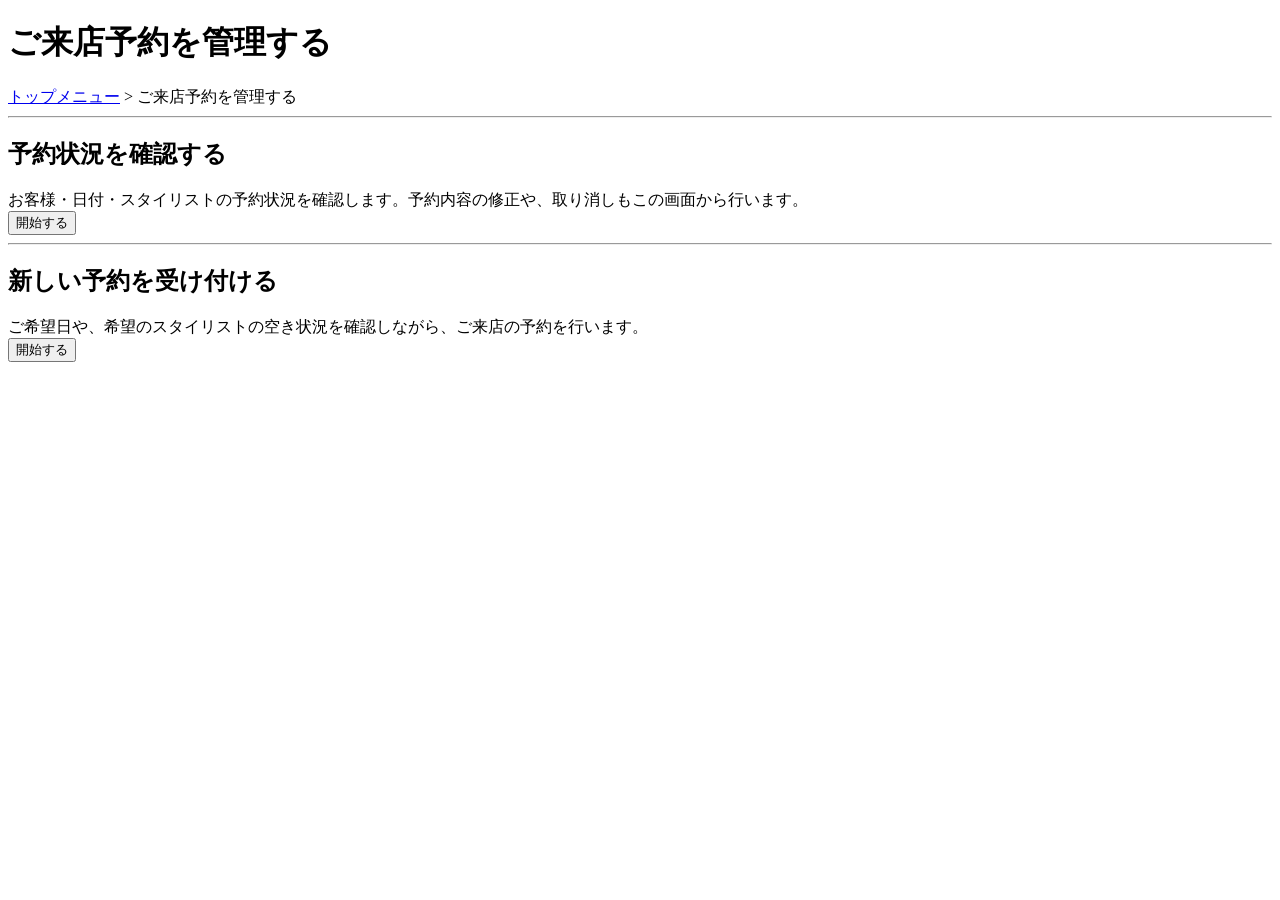
==== index.html @ d6774547 "初回コミット" ====
<!DOCTYPE html>
<html lang="ja">

<head>
    <meta charset="UTF-8" />
    <title>ご来店予約を管理する</title>
</head>

<body>
    <h1>ご来店予約を管理する</h1>
    <a href="index.html">トップメニュー</a> &gt; ご来店予約を管理する

    <hr />

    <h2>予約状況を確認する</h2>
    お客様・日付・スタイリストの予約状況を確認します。予約内容の修正や、取り消しもこの画面から行います。<br />
    <a href="index.html">
        <button>開始する</button>
    </a>

    <hr />

    <h2>新しい予約を受け付ける</h2>
    ご希望日や、希望のスタイリストの空き状況を確認しながら、ご来店の予約を行います。<br />
    <a href="NewResavation_SelectMember.php">
        <button>開始する</button>
    </a>
</body>

</html>
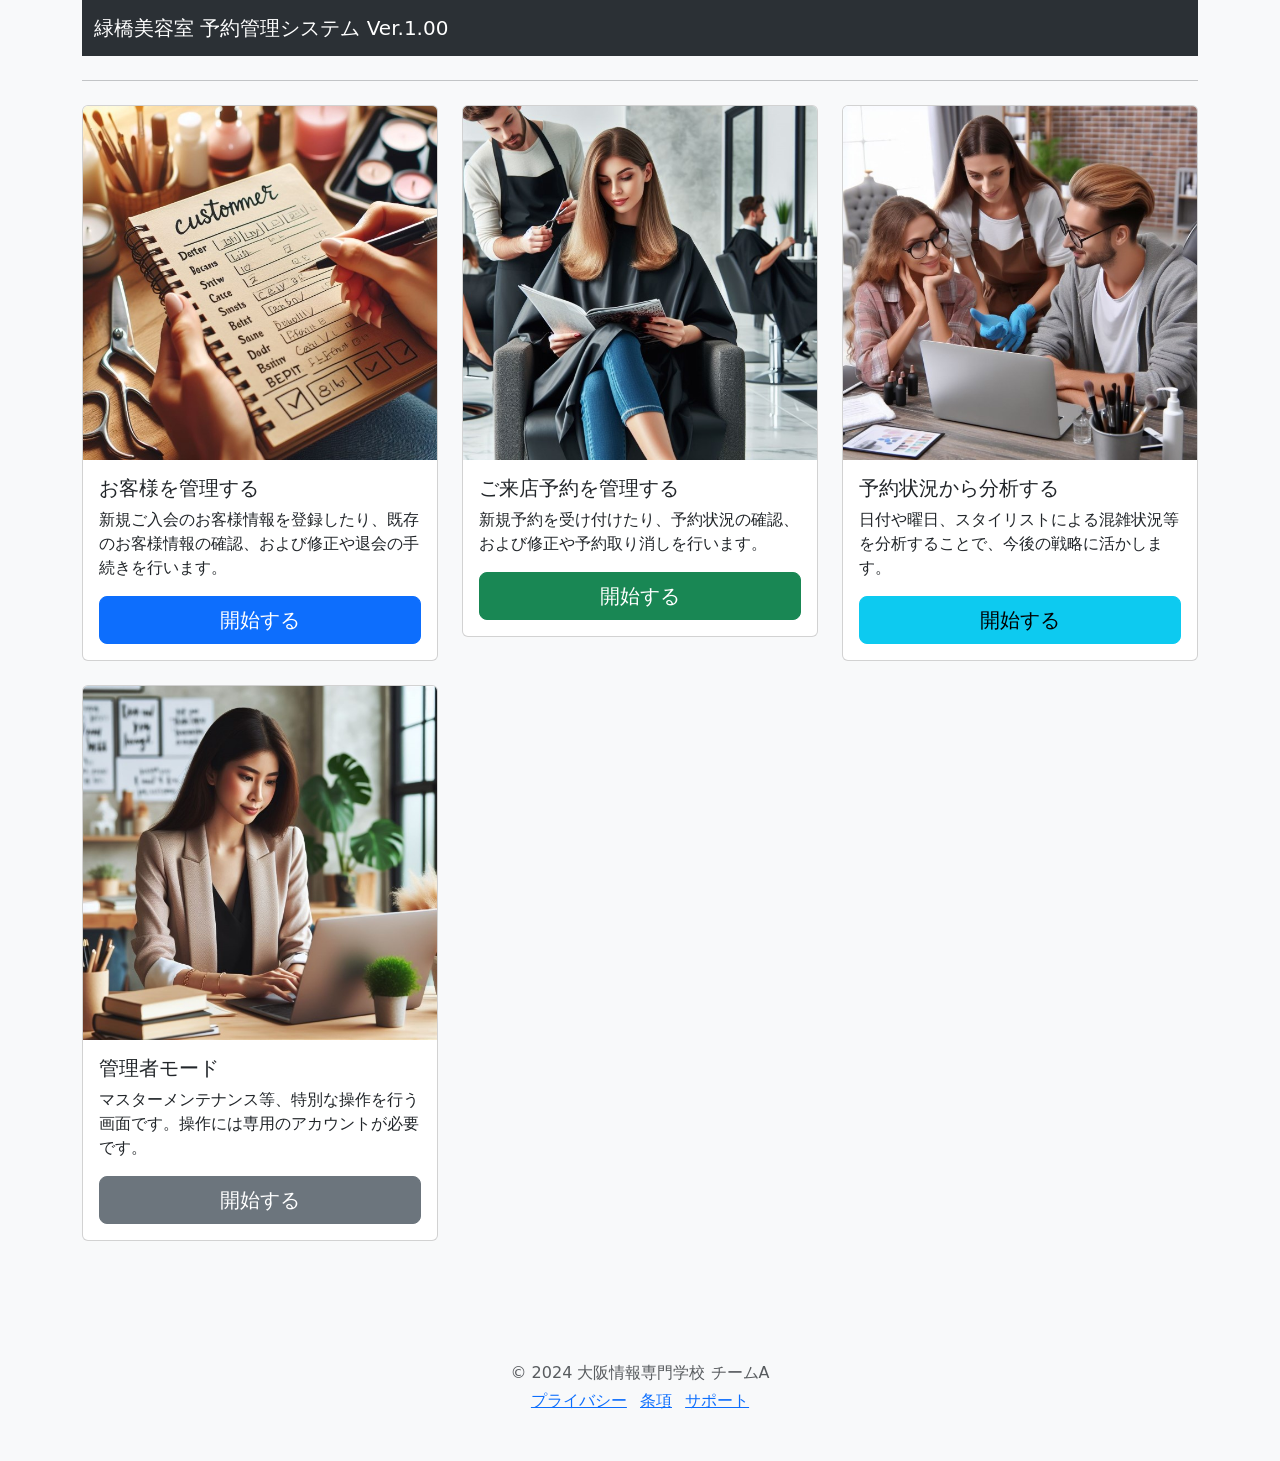
==== commit 66e83f73: "Bootstrap対応中" ====
--- a/index.html
+++ b/index.html
@@ -2,29 +2,122 @@
 <html lang="ja">
 
 <head>
-    <meta charset="UTF-8" />
-    <title>ご来店予約を管理する</title>
+    <meta charset="utf-8" />
+    <meta name="viewport" content="width=device-width, initial-scale=1" />
+    <title>緑橋美容室 予約管理システム Ver.1.00</title>
+
+    <link href="https://cdn.jsdelivr.net/npm/bootstrap@5.3.0/dist/css/bootstrap.min.css" rel="stylesheet"
+        integrity="sha384-9ndCyUaIbzAi2FUVXJi0CjmCapSmO7SnpJef0486qhLnuZ2cdeRhO02iuK6FUUVM" crossorigin="anonymous" />
+    <script src="https://cdn.jsdelivr.net/npm/bootstrap@5.3.0/dist/js/bootstrap.bundle.min.js"
+        integrity="sha384-geWF76RCwLtnZ8qwWowPQNguL3RmwHVBC9FhGdlKrxdiJJigb/j/68SIy3Te4Bkz"
+        crossorigin="anonymous"></script>
 </head>
 
-<body>
-    <h1>ご来店予約を管理する</h1>
-    <a href="index.html">トップメニュー</a> &gt; ご来店予約を管理する
+<body class="bg-body-tertiary">
+    <div class="container">
+        <nav class="navbar navbar-expand-lg bg-body-tertiary" data-bs-theme="dark">
+            <div class="container-fluid">
+                <div class="navbar-brand">緑橋美容室 予約管理システム Ver.1.00</div>
+            </div>
+        </nav>
 
-    <hr />
+        <hr class="my-4" />
+        <main>
+            <div class="row">
+                <div class="col-sm-4 mb-4 mb-sm-4">
+                    <div class="card">
+                        <a href="#outside" data-bs-toggle="modal"><img src="./pic/メモ.jpg" class="card-img-top"
+                                alt="お客様を管理する" /></a>
+                        <div class="card-body">
+                            <h5 class="card-title">お客様を管理する</h5>
+                            <p class="card-text">
+                                新規ご入会のお客様情報を登録したり、既存のお客様情報の確認、および修正や退会の手続きを行います。
+                            </p>
+                            <div class="d-grid gap-2">
+                                <a href="#outside" data-bs-toggle="modal" class="btn btn-primary btn-lg">開始する</a>
+                            </div>
+                        </div>
+                    </div>
+                </div>
+                <div class="col-sm-4 mb-4 mb-sm-4">
+                    <div class="card">
+                        <a href="./yoyakutop.html"><img src="./pic/ヘアカット1.jpg" class="card-img-top"
+                                alt="ご来店予約を管理する" /></a>
+                        <div class="card-body">
+                            <h5 class="card-title">ご来店予約を管理する</h5>
+                            <p class="card-text">
+                                新規予約を受け付けたり、予約状況の確認、および修正や予約取り消しを行います。
+                            </p>
+                            <div class="d-grid gap-2">
+                                <a href="./yoyakutop.html" class="btn btn-success btn-lg">開始する</a>
+                            </div>
+                        </div>
+                    </div>
+                </div>
+                <div class="col-sm-4 mb-4 mb-sm-4">
+                    <div class="card">
+                        <a href="#outside" data-bs-toggle="modal"><img src="./pic/対話1.jpg" class="card-img-top"
+                                alt="予約状況から分析する" /></a>
+                        <div class="card-body">
+                            <h5 class="card-title">予約状況から分析する</h5>
+                            <p class="card-text">
+                                日付や曜日、スタイリストによる混雑状況等を分析することで、今後の戦略に活かします。
+                            </p>
+                            <div class="d-grid gap-2">
+                                <a href="#outside" data-bs-toggle="modal" class="btn btn-info btn-lg">開始する</a>
+                            </div>
+                        </div>
+                    </div>
+                </div>
+            </div>
+            <div class="row">
+                <div class="col-sm-4 mb-4 mb-sm-4">
+                    <div class="card">
+                        <a href="#outside" data-bs-toggle="modal"><img src="./pic/事務作業1.jpg" class="card-img-top"
+                                alt="管理者モード" /></a>
+                        <div class="card-body">
+                            <h5 class="card-title">管理者モード</h5>
+                            <p class="card-text">
+                                マスターメンテナンス等、特別な操作を行う画面です。操作には専用のアカウントが必要です。
+                            </p>
+                            <div class="d-grid gap-2">
+                                <a href="#outside" data-bs-toggle="modal" class="btn btn-secondary btn-lg">開始する</a>
+                            </div>
+                        </div>
+                    </div>
+                </div>
+            </div>
+        </main>
 
-    <h2>予約状況を確認する</h2>
-    お客様・日付・スタイリストの予約状況を確認します。予約内容の修正や、取り消しもこの画面から行います。<br />
-    <a href="index.html">
-        <button>開始する</button>
-    </a>
+        <footer class="my-5 pt-5 text-body-secondary text-center text-small">
+            <p class="mb-1">&copy; 2024 大阪情報専門学校 チームA</p>
+            <ul class="list-inline">
+                <li class="list-inline-item"><a href="#outside" data-bs-toggle="modal">プライバシー</a></li>
+                <li class="list-inline-item"><a href="#outside" data-bs-toggle="modal">条項</a></li>
+                <li class="list-inline-item"><a href="#outside" data-bs-toggle="modal">サポート</a></li>
+            </ul>
+        </footer>
+    </div>
 
-    <hr />
+    <!-- Modal -->
+    <div class="modal fade" id="outside" tabindex="-1" aria-labelledby="exampleModalLabel" aria-hidden="true">
+        <div class="modal-dialog">
+            <div class="modal-content">
+                <div class="modal-header">
+                    <h1 class="modal-title fs-5" id="exampleModalLabel">未実装です‥🙇🏻‍♂️</h1>
+                    <button type="button" class="btn-close" data-bs-dismiss="modal" aria-label="Close"></button>
+                </div>
+                <div class="modal-body">【OK】で戻ってください。</div>
+                <div class="modal-footer">
+                    <button type="button" class="btn btn-primary" data-bs-dismiss="modal">OK</button>
+                </div>
+            </div>
+        </div>
+    </div>
 
-    <h2>新しい予約を受け付ける</h2>
-    ご希望日や、希望のスタイリストの空き状況を確認しながら、ご来店の予約を行います。<br />
-    <a href="NewResavation_SelectMember.php">
-        <button>開始する</button>
-    </a>
+    <script src="https://cdn.jsdelivr.net/npm/bootstrap@5.3.3/dist/js/bootstrap.bundle.min.js"
+        integrity="sha384-YvpcrYf0tY3lHB60NNkmXc5s9fDVZLESaAA55NDzOxhy9GkcIdslK1eN7N6jIeHz"
+        crossorigin="anonymous"></script>
 </body>
 
-</html>+</html>
